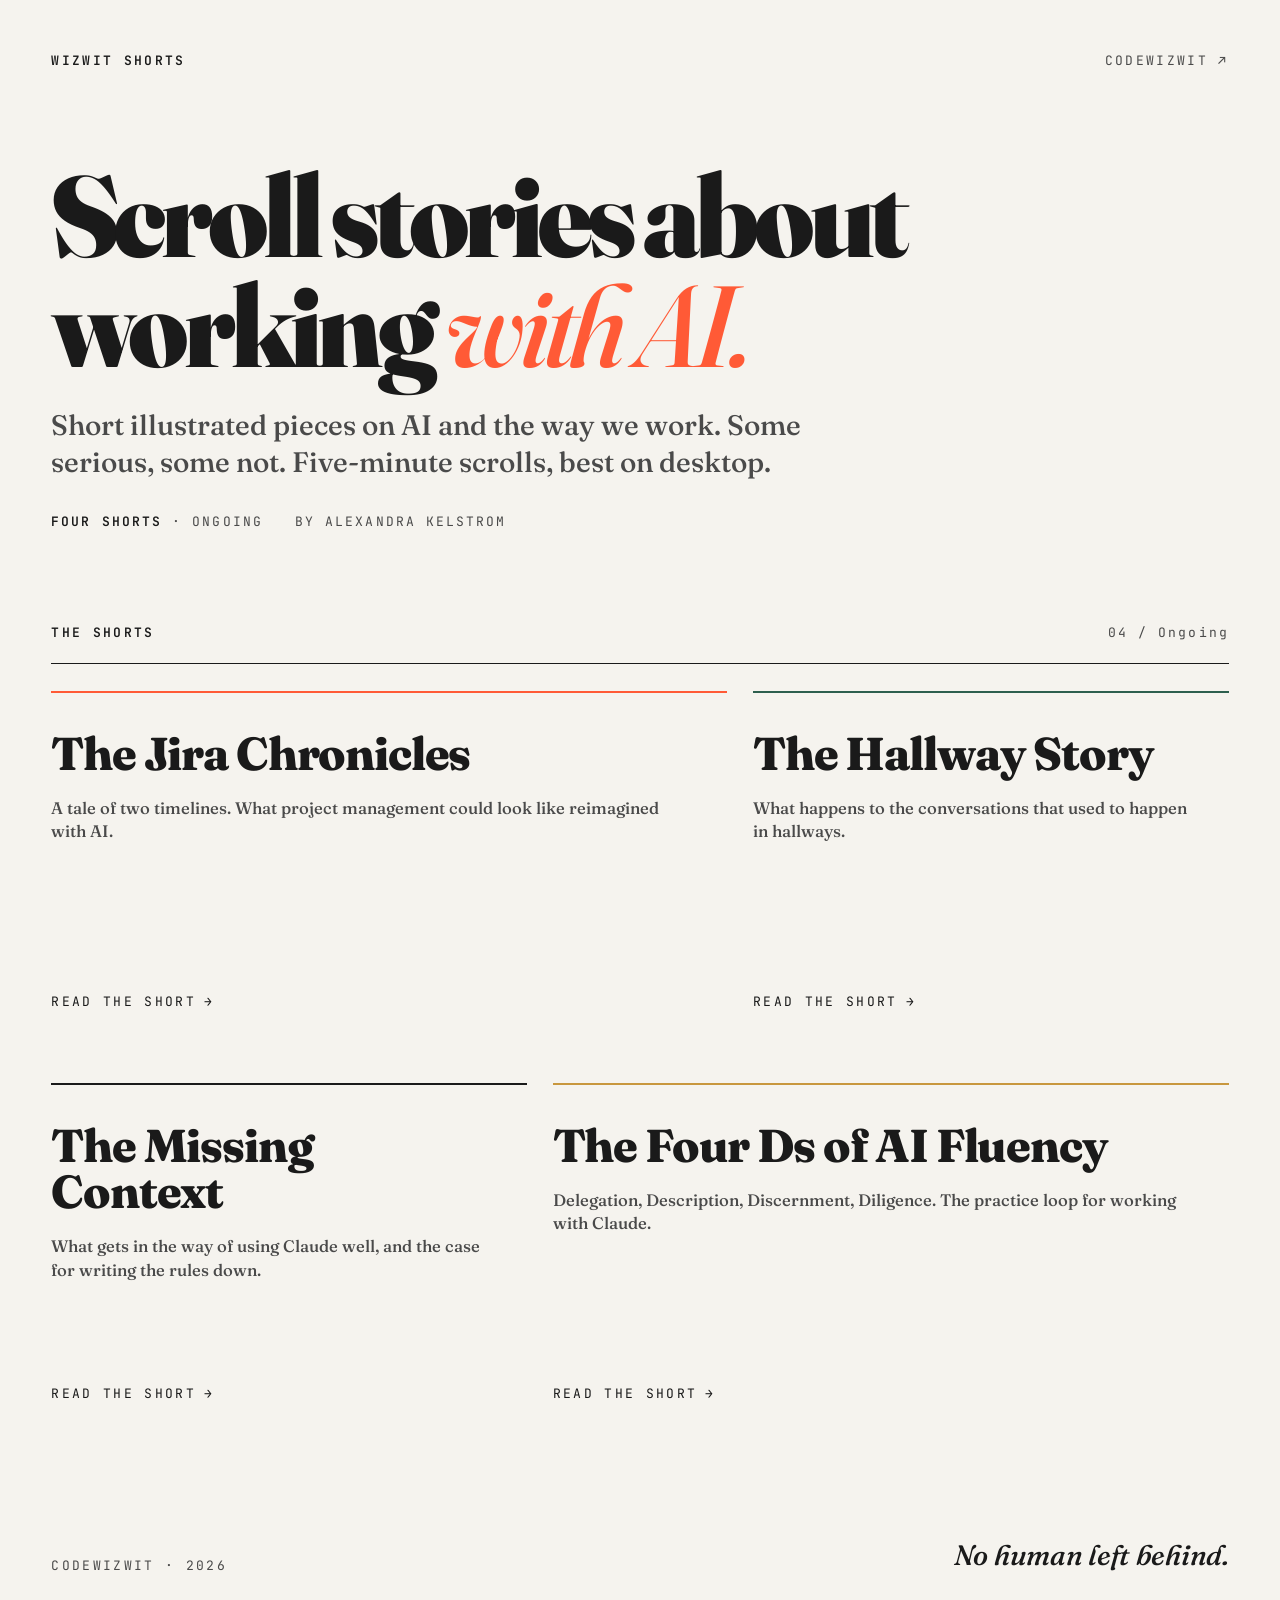
==== index.html @ 72cf98d6 "Initial commit: Wizwit Shorts hub Static landing page + four illustrated scroll stories about AI and" ====
<!doctype html>
<html lang="en">
  <head>
    <meta charset="utf-8" />
    <meta name="viewport" content="width=device-width,initial-scale=1" />
    <title>Wizwit Shorts</title>
    <meta name="description" content="Scroll stories about working with AI." />
    <link rel="preconnect" href="https://fonts.googleapis.com" />
    <link rel="preconnect" href="https://fonts.gstatic.com" crossorigin />
    <link
      href="https://fonts.googleapis.com/css2?family=Fraunces:ital,opsz,wght@0,9..144,500;0,9..144,700;0,9..144,900;1,9..144,500;1,9..144,700&family=Inter:wght@400;500;600&family=JetBrains+Mono:wght@400;500;600&display=swap"
      rel="stylesheet"
    />
    <link rel="stylesheet" href="/shared/tokens.css" />
    <style>
      *,
      *::before,
      *::after {
        box-sizing: border-box;
      }
      html {
        scroll-behavior: smooth;
      }
      body {
        margin: 0;
        background: var(--color-bg);
        color: var(--color-ink);
        font-family: var(--font-body);
        font-size: 1.125rem;
        line-height: 1.55;
        -webkit-font-smoothing: antialiased;
        overflow-x: hidden;
      }

      .page {
        padding: clamp(2rem, 4vw, 3.5rem) clamp(1.5rem, 4vw, 4rem);
        min-height: 100vh;
        display: flex;
        flex-direction: column;
      }

      /* TOP BAR */
      .topbar {
        display: flex;
        justify-content: space-between;
        align-items: center;
        font-family: var(--font-mono);
        font-size: 0.8125rem;
        text-transform: uppercase;
        letter-spacing: 0.18em;
        color: var(--color-ink-soft);
        margin-bottom: clamp(4rem, 10vh, 8rem);
      }
      .topbar a {
        color: inherit;
        text-decoration: none;
      }
      .topbar .mark {
        color: var(--color-ink);
        font-weight: 600;
      }

      /* HERO */
      .hero {
        margin-bottom: clamp(4rem, 10vh, 9rem);
      }
      .hero h1 {
        font-family: var(--font-display);
        font-weight: 900;
        font-size: clamp(3rem, 9vw, 8.5rem);
        line-height: 0.95;
        letter-spacing: -0.045em;
        margin: 0;
        color: var(--color-ink);
      }
      .hero h1 .accent {
        color: var(--accent-satire);
        font-style: italic;
        font-weight: 500;
      }
      .hero .lede {
        margin-top: clamp(1.5rem, 3vh, 2.5rem);
        font-family: var(--font-display);
        font-weight: 500;
        font-size: clamp(1.25rem, 2.2vw, 1.875rem);
        line-height: 1.3;
        max-width: 48rem;
        color: var(--color-ink-soft);
      }
      .hero .meta {
        margin-top: 2rem;
        display: flex;
        gap: 2rem;
        flex-wrap: wrap;
        font-family: var(--font-mono);
        font-size: 0.8125rem;
        text-transform: uppercase;
        letter-spacing: 0.16em;
        color: var(--color-ink-soft);
      }
      .hero .meta strong {
        color: var(--color-ink);
        font-weight: 600;
      }

      /* SECTION LABEL */
      .section-label {
        display: flex;
        align-items: baseline;
        justify-content: space-between;
        margin-bottom: clamp(1.5rem, 3vh, 2.5rem);
        padding-bottom: 1.25rem;
        border-bottom: 1px solid var(--color-ink);
      }
      .section-label h2 {
        font-family: var(--font-mono);
        font-size: 0.8125rem;
        font-weight: 600;
        text-transform: uppercase;
        letter-spacing: 0.18em;
        color: var(--color-ink);
        margin: 0;
      }
      .section-label .count {
        font-family: var(--font-mono);
        font-size: 0.8125rem;
        color: var(--color-ink-soft);
        letter-spacing: 0.16em;
      }

      /* SHORTS GRID — editorial, asymmetric */
      .shorts {
        display: grid;
        grid-template-columns: repeat(12, 1fr);
        gap: clamp(1.5rem, 2.5vw, 3rem) clamp(1.5rem, 2vw, 2.5rem);
      }
      .short {
        --tone: var(--color-ink);
        text-decoration: none;
        color: inherit;
        display: flex;
        flex-direction: column;
        justify-content: space-between;
        padding: clamp(1.75rem, 3vw, 3rem) clamp(1.75rem, 3vw, 3rem)
          clamp(1.75rem, 3vw, 3rem) 0;
        min-height: clamp(20rem, 40vh, 32rem);
        border-top: 2px solid var(--tone);
        position: relative;
        transition: transform 280ms var(--ease-out);
      }
      .short[data-tone="satire"] {
        --tone: var(--accent-satire);
      }
      .short[data-tone="field"] {
        --tone: var(--accent-field);
      }
      .short[data-tone="essay"] {
        --tone: var(--accent-essay);
      }
      .short[data-tone="practice"] {
        --tone: var(--accent-practice);
      }

      .short:hover,
      .short:focus-visible {
        transform: translateY(-4px);
        outline: none;
      }
      .short:hover .short-title,
      .short:focus-visible .short-title {
        color: var(--tone);
      }
      .short:hover .short-cta .arrow {
        color: var(--tone);
      }
      .short-num {
        font-family: var(--font-mono);
        font-size: 0.8125rem;
        font-weight: 600;
        text-transform: uppercase;
        letter-spacing: 0.18em;
        color: var(--color-ink-soft);
        margin: 0 0 1.5rem;
      }
      .short-title {
        font-family: var(--font-display);
        font-weight: 800;
        font-size: clamp(2rem, 3.6vw, 3.5rem);
        line-height: 1;
        letter-spacing: -0.025em;
        margin: 0 0 1.25rem;
        color: var(--color-ink);
        transition: color 200ms var(--ease-out);
      }
      .short-desc {
        font-family: var(--font-display);
        font-weight: 500;
        font-size: clamp(1rem, 1.3vw, 1.25rem);
        line-height: 1.4;
        color: var(--color-ink-soft);
        margin: 0;
      }
      .short-cta {
        margin-top: 2.5rem;
        font-family: var(--font-mono);
        font-size: 0.8125rem;
        text-transform: uppercase;
        letter-spacing: 0.18em;
        color: var(--color-ink);
        display: flex;
        align-items: center;
        gap: 0.5rem;
      }
      .short-cta .arrow {
        transition: transform 200ms var(--ease-out);
      }
      .short:hover .short-cta .arrow {
        transform: translateX(0.4rem);
      }

      /* Asymmetric placement: 1 spans 7 cols, 2 spans 5, 3 spans 5, 4 spans 7 */
      .short:nth-child(1) {
        grid-column: span 7;
      }
      .short:nth-child(2) {
        grid-column: span 5;
      }
      .short:nth-child(3) {
        grid-column: span 5;
      }
      .short:nth-child(4) {
        grid-column: span 7;
      }

      @media (max-width: 900px) {
        .short:nth-child(n) {
          grid-column: span 12;
        }
      }

      /* FOOTER */
      footer {
        margin-top: auto;
        padding-top: clamp(4rem, 10vh, 7rem);
        display: flex;
        justify-content: space-between;
        align-items: flex-end;
        flex-wrap: wrap;
        gap: 2rem;
        font-family: var(--font-mono);
        font-size: 0.8125rem;
        text-transform: uppercase;
        letter-spacing: 0.18em;
        color: var(--color-ink-soft);
      }
      footer .closing {
        font-family: var(--font-display);
        font-style: italic;
        font-weight: 500;
        font-size: clamp(1.25rem, 2.2vw, 1.875rem);
        text-transform: none;
        letter-spacing: -0.01em;
        color: var(--color-ink);
        max-width: 28rem;
      }

      @media (prefers-reduced-motion: reduce) {
        html {
          scroll-behavior: auto;
        }
        .short,
        .short-cta .arrow,
        .short-title {
          transition: none;
        }
        .short:hover,
        .short:focus-visible {
          transform: none;
        }
      }
    </style>
  </head>
  <body>
    <div class="page">
      <nav class="topbar">
        <span class="mark">Wizwit Shorts</span>
        <a href="https://codewizwit.com">codewizwit ↗</a>
      </nav>

      <section class="hero">
        <h1>
          Scroll stories about working <span class="accent">with AI.</span>
        </h1>
        <p class="lede">
          Short illustrated pieces on AI and the way we work. Some serious, some
          not. Five-minute scrolls, best on desktop.
        </p>
        <div class="meta">
          <span><strong>Four shorts</strong> · ongoing</span>
          <span>By Alexandra Kelstrom</span>
        </div>
      </section>

      <div class="section-label">
        <h2>The Shorts</h2>
        <span class="count">04 / Ongoing</span>
      </div>

      <main class="shorts">
        <a class="short" data-tone="satire" href="/shorts/jira-chronicles/">
          <div>
            <h3 class="short-title">The Jira Chronicles</h3>
            <p class="short-desc">
              A tale of two timelines. What project management could look like
              reimagined with AI.
            </p>
          </div>
          <span class="short-cta"
            >Read the short <span class="arrow">→</span></span
          >
        </a>

        <a class="short" data-tone="field" href="/shorts/hallway-story/">
          <div>
            <h3 class="short-title">The Hallway Story</h3>
            <p class="short-desc">
              What happens to the conversations that used to happen in hallways.
            </p>
          </div>
          <span class="short-cta"
            >Read the short <span class="arrow">→</span></span
          >
        </a>

        <a class="short" data-tone="essay" href="/shorts/missing-context/">
          <div>
            <h3 class="short-title">The Missing Context</h3>
            <p class="short-desc">
              What gets in the way of using Claude well, and the case for
              writing the rules down.
            </p>
          </div>
          <span class="short-cta"
            >Read the short <span class="arrow">→</span></span
          >
        </a>

        <a class="short" data-tone="practice" href="/shorts/four-ds/">
          <div>
            <h3 class="short-title">The Four Ds of AI Fluency</h3>
            <p class="short-desc">
              Delegation, Description, Discernment, Diligence. The practice loop
              for working with Claude.
            </p>
          </div>
          <span class="short-cta"
            >Read the short <span class="arrow">→</span></span
          >
        </a>
      </main>

      <footer>
        <span>codewizwit · 2026</span>
        <span class="closing">No human left behind.</span>
      </footer>
    </div>
  </body>
</html>
---- shared/tokens.css ----
/* ============================================
   Wizwit Shorts hub — design tokens
   Inherits codewizwit brand baseline.
   Accent palette is hub-specific (per-surface accent rule).
   ============================================ */

:root {
  /* Brand baseline — fixed across the codewizwit suite */
  --color-cream: #f5f3ee;
  --color-ink: #1a1a1a;
  --color-ink-soft: #4a4a4a;
  --color-gray: #6b6b6b;
  --color-gray-light: #a3a3a3;
  --color-gray-border: #d4d2cd;
  --color-white: #ffffff;

  /* Typography — fixed across the suite */
  --font-display: "Fraunces", "Iowan Old Style", Georgia, serif;
  --font-body:
    "Inter", -apple-system, BlinkMacSystemFont, system-ui, sans-serif;
  --font-mono: "JetBrains Mono", ui-monospace, "SF Mono", Menlo, monospace;

  /* Hub-specific accent palette (per-surface, not brand-wide) */
  --accent-satire: #ff5a36; /* coral */
  --accent-field: #2d5f4e; /* forest green */
  --accent-essay: var(--color-ink);
  --accent-practice: #c8973e; /* gold */

  /* Easing + motion */
  --ease-out: cubic-bezier(0.2, 0.8, 0.2, 1);
  --ease-morph: cubic-bezier(0.65, 0, 0.35, 1);

  /* Composition */
  --beat-pad-y: clamp(3rem, 10vh, 8rem);
  --measure: 34rem;
}

/* Semantic aliases */
:root {
  --color-bg: var(--color-cream);
}
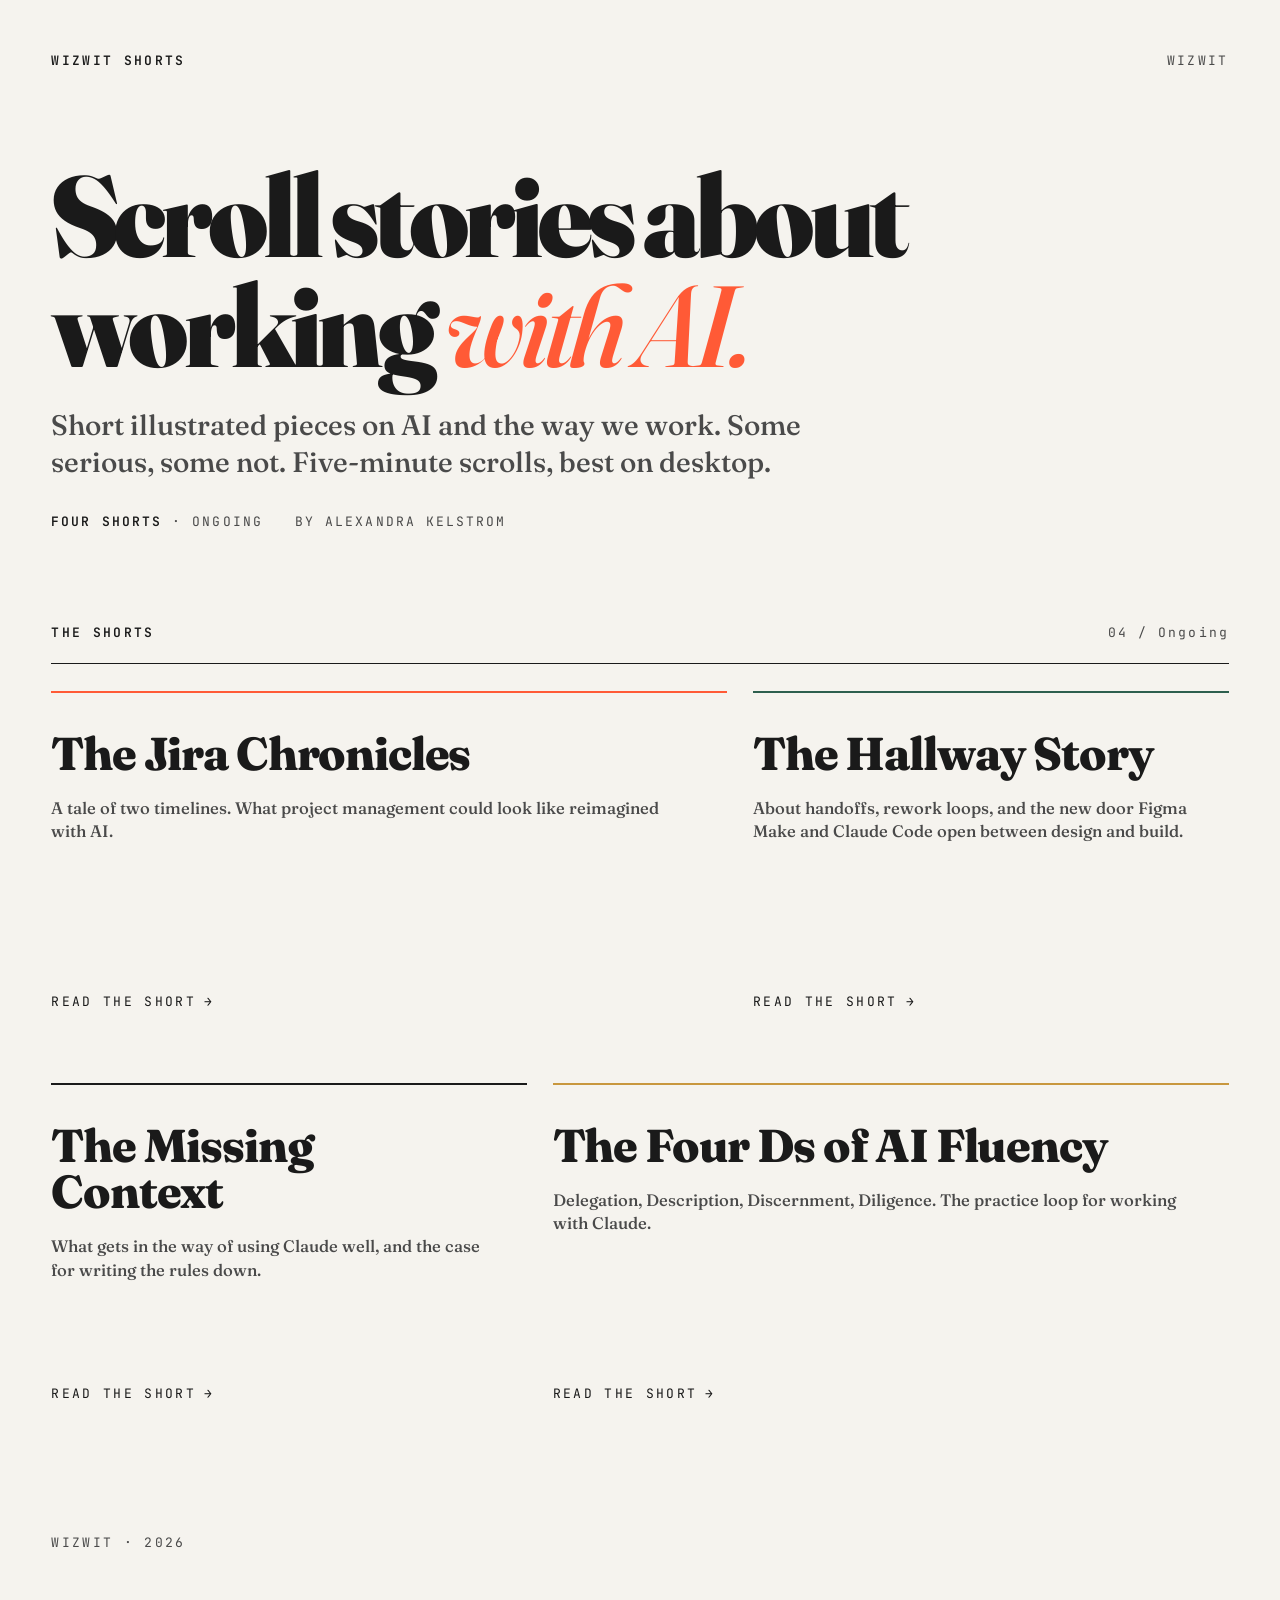
==== commit 77cb3cc9: "Refine landing: real Hallway description, simplify footer, plain Wizwit topbar" ====
--- a/index.html
+++ b/index.html
@@ -254,12 +254,6 @@
         color: var(--color-ink-soft);
       }
       footer .closing {
-        font-family: var(--font-display);
-        font-style: italic;
-        font-weight: 500;
-        font-size: clamp(1.25rem, 2.2vw, 1.875rem);
-        text-transform: none;
-        letter-spacing: -0.01em;
         color: var(--color-ink);
         max-width: 28rem;
       }
@@ -284,7 +278,7 @@
     <div class="page">
       <nav class="topbar">
         <span class="mark">Wizwit Shorts</span>
-        <a href="https://codewizwit.com">codewizwit ↗</a>
+        <span>Wizwit</span>
       </nav>
 
       <section class="hero">
@@ -324,7 +318,8 @@
           <div>
             <h3 class="short-title">The Hallway Story</h3>
             <p class="short-desc">
-              What happens to the conversations that used to happen in hallways.
+              About handoffs, rework loops, and the new door Figma Make and
+              Claude Code open between design and build.
             </p>
           </div>
           <span class="short-cta"
@@ -360,8 +355,7 @@
       </main>
 
       <footer>
-        <span>codewizwit · 2026</span>
-        <span class="closing">No human left behind.</span>
+        <span>Wizwit · 2026</span>
       </footer>
     </div>
   </body>
